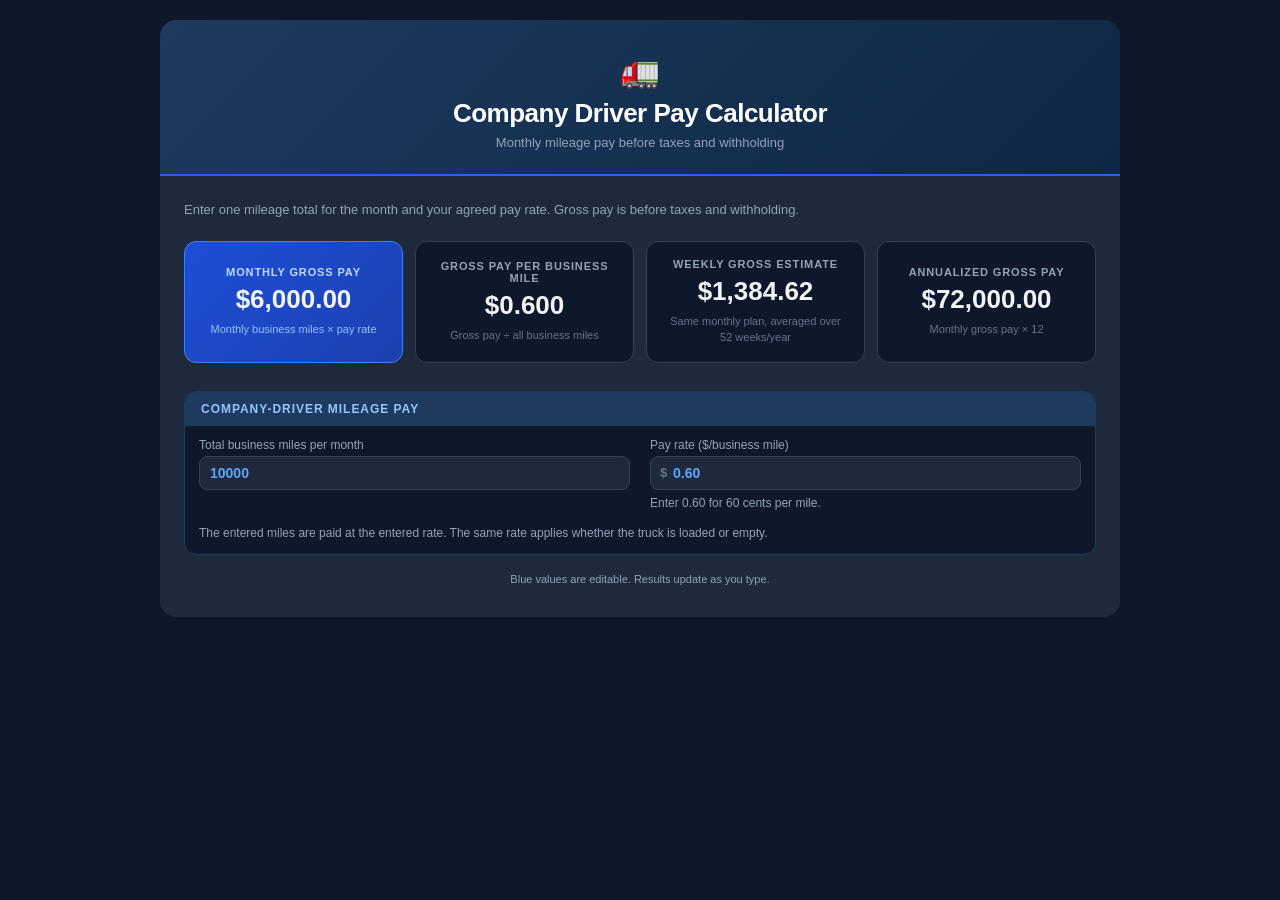
==== company-driver.html @ 572fb861 "feat: add owner-operator and company driver calculators" ====
<!DOCTYPE html>
<html lang="en">
<head>
<meta charset="UTF-8">
<meta name="viewport" content="width=device-width, initial-scale=1.0">
<link rel="icon" type="image/png" sizes="32x32" href="images/favicon-32x32.png">
<link rel="icon" type="image/png" sizes="16x16" href="images/favicon-16x16.png">
<link rel="apple-touch-icon" sizes="180x180" href="images/apple-touch-icon.png">
<link rel="icon" type="image/x-icon" href="images/favicon.ico">
<title>Company Driver Pay Calculator</title>
<link rel="stylesheet" href="style.css">
</head>
<body data-calculator="company">
<div class="app">
  <div class="header">
    <span class="truck-icon">🚛</span>
    <h1>Company Driver Pay Calculator</h1>
    <p>Monthly mileage pay before taxes and withholding</p>
  </div>

  <div class="main">
    <div id="validation-errors" class="validation-errors" role="alert" hidden></div>



    <section id="company-panel" aria-label="Company Driver Calculator">
      <p class="section-note">Enter one mileage total for the month and your agreed pay rate. Gross pay is before taxes and withholding.</p>
      <div class="results-bar">
        <div class="result-card main-result"><div class="r-label">Monthly gross pay</div><div class="r-value" id="company-monthly-pay">—</div><div class="r-sub">Monthly business miles × pay rate</div></div>
        <div class="result-card"><div class="r-label">Gross pay per business mile</div><div class="r-value" id="company-pay-per-mile">—</div><div class="r-sub">Gross pay ÷ all business miles</div></div>
        <div class="result-card"><div class="r-label">Weekly gross estimate</div><div class="r-value" id="company-weekly-pay">—</div><div class="r-sub">Same monthly plan, averaged over 52 weeks/year</div></div>
        <div class="result-card"><div class="r-label">Annualized gross pay</div><div class="r-value" id="company-annual-pay">—</div><div class="r-sub">Monthly gross pay × 12</div></div>
      </div>
      <div class="section">
        <div class="section-head">Company-driver Mileage Pay</div>
        <div class="field-list field-list-grid-2">
          <div class="field">
            <label>Total business miles per month</label>
            <div class="input-wrap"><input type="number" id="company_miles" value="10000" min="0" required class="no-prefix"></div>
          </div>
          <div class="field">
            <label>Pay rate ($/business mile)</label>
            <div class="input-wrap"><span class="prefix">$</span><input type="number" id="company_rate" value="0.60" min="0" step="0.01" required></div>
            <p class="input-help">Enter 0.60 for 60 cents per mile.</p>
          </div>
          <p class="input-help field-full">The entered miles are paid at the entered rate. The same rate applies whether the truck is loaded or empty.</p>
        </div>
      </div>
    </section>

    <div class="footer-note">Blue values are editable. Results update as you type.</div>

  </div><!-- end main -->
</div><!-- end app -->

<script defer src="js/constants.js"></script>
<script defer src="js/utils.js"></script>
<script defer src="js/inputs.js"></script>
<script defer src="js/calculations.js"></script>
<script defer src="js/renderResults.js"></script>
<script defer src="js/renderBreakdown.js"></script>
<script defer src="js/renderDeadMiles.js"></script>
<script defer src="js/main.js"></script>
</body>
</html>
---- style.css ----
*, *::before, *::after { box-sizing: border-box; margin: 0; padding: 0; }

  :root {
    --text-gray: #94a3b8;
    --background-blue: #0f172a;
    --label-muted: #64748b;
    --profit-negative: #f87171;
    --main-background: #1e293b;
  }

  body {
    font-family: 'Segoe UI', Arial, sans-serif;
    background: var(--background-blue);
    color: #e2e8f0;
    min-height: 100vh;
    padding: 20px;
  }

  .app { max-width: 960px; margin: 0 auto; }

  /* Header */
  .header {
    text-align: center;
    padding: 32px 24px 24px;
    background: linear-gradient(135deg, #1e3a5f 0%, #0f2744 100%);
    border-radius: 16px 16px 0 0;
    border-bottom: 2px solid #2563eb;
  }
  .header h1 { font-size: 26px; font-weight: 700; color: #fff; letter-spacing: -0.5px; margin-bottom: 6px; }
  .header p { font-size: 13px; color: var(--text-gray); }
  .truck-icon { font-size: 32px; margin-bottom: 8px; display: block; }

  /* Main */
  .main { background: var(--main-background); padding: 24px; border-radius: 0 0 16px 16px; }

  /* Results bar */   /* Second results row */
  .results-bar, .results-bar-2 { display: grid; grid-template-columns: 1fr 1fr 1fr 1fr; gap: 12px; margin-bottom: 28px; align-items: stretch; }
  .result-card {
    background: var(--background-blue); border-radius: 12px; padding: 16px;
    text-align: center; border: 1px solid #334155;
    display: flex; flex-direction: column; justify-content: center; align-items: center;
  }
  .result-card.main-result {
    background: linear-gradient(135deg, #1d4ed8, #1e40af);
    border-color: #3b82f6;
  }
  .result-card .r-label { font-size: 11px; font-weight: 600; text-transform: uppercase; letter-spacing: 0.08em; color: var(--text-gray); margin-bottom: 6px; }
  .result-card.main-result .r-label { color: #bfdbfe; }
  .result-card .r-value { font-size: 26px; font-weight: 700; color: #f1f5f9; line-height: 1; }
  .result-card .r-sub { font-size: 11px; color: var(--label-muted); }
  .result-card.main-result .r-sub { color: #93c5fd; }
  .result-divider {
    margin-top: 8px; padding-top: 8px;
    border-top: 1px solid #1e3a5f; width: 100%;
  }
  .r-value-sm { font-size: 18px; }
  .result-hidden { display: none; }
  .profit-positive { color: #4ade80 !important; }
  .profit-negative { color: var(--profit-negative) !important; }

  /* Input grid */
  .input-grid { display: grid; grid-template-columns: 1fr 1fr; gap: 20px; }

  @media (max-width: 640px) {
    .input-grid { grid-template-columns: 1fr; }
    .results-bar, .results-bar-2 { grid-template-columns: 1fr; }
    .col3 { grid-template-columns: 1fr 1fr !important; }
    .br-weekly, .br-monthly { display: none; }
  }
  @media (max-width: 500px) {
    .field-list[style*="grid-template-columns"],
    .col3,
    .dead-stats {
      grid-template-columns: 1fr !important;
    }
  }
  @media (max-width: 400px) {
    .col3 { grid-template-columns: 1fr !important; }
  }

  .section { background: var(--background-blue); border-radius: 12px; overflow: hidden; border: 1px solid #1e3a5f; }
  .section.full-width { grid-column: 1 / -1; }

  .section-head {
    background: #1e3a5f; padding: 10px 16px;
    font-size: 12px; font-weight: 700; text-transform: uppercase;
    letter-spacing: 0.08em; color: #93c5fd;
    display: flex; align-items: center; gap: 8px;
  }
  .section-head .ico { font-size: 14px; }

  .field-list { padding: 12px 14px; display: flex; flex-direction: column; gap: 10px; }
  .field-list-grid-2 { display: grid; grid-template-columns: 1fr 1fr; gap: 12px 20px; }
  .field-list-grid-3 { display: grid; grid-template-columns: 1fr 1fr 1fr; gap: 12px 20px; }
  .field { display: flex; flex-direction: column; gap: 4px; }
  .field-full { grid-column: 1 / -1; }
  .field label { font-size: 12px; color: var(--text-gray); font-weight: 500; }
  .label-muted { color: var(--label-muted) !important; }

  .info-icon {
    display: inline-flex;
    align-items: center;
    justify-content: center;
    width: 16px;
    height: 16px;
    border-radius: 50%;
    color: var(--text-gray);
    font-size: 14px;
    cursor: pointer;
    margin-left: 1px;
    opacity: 0.75;
    transition: opacity 0.2s;
  }

  .info-icon:hover {
    opacity: 1;
  }

  .input-wrap { position: relative; display: flex; align-items: center; }
  .input-wrap .prefix {
    position: absolute; left: 10px; font-size: 13px;
    color: var(--label-muted); pointer-events: none; font-weight: 600;
  }
  .input-wrap input {
    width: 100%; padding: 8px 10px 8px 22px;
    background: var(--main-background); border: 1px solid #334155;
    border-radius: 8px; color: #60a5fa; font-size: 14px;
    font-weight: 700; font-family: inherit; outline: none;
    transition: border-color 0.15s, box-shadow 0.15s;
  }
  .input-wrap input.no-prefix { padding-left: 10px; }
  .input-wrap input.input-with-suffix { padding-right: 28px; }
  .input-wrap input:focus { border-color: #3b82f6; box-shadow: 0 0 0 3px rgba(59,130,246,0.2); }
  .input-wrap input:hover { border-color: #475569; }
  .suffix-label {
    position: absolute; right: 10px; font-size: 13px;
    color: var(--label-muted); pointer-events: none; font-weight: 600;
  }

  /* Breakdown */
  .breakdown { margin-top: 24px; background: var(--background-blue); border-radius: 12px; border: 1px solid #1e3a5f; overflow: hidden; }
  .breakdown-head { background: #1e3a5f; padding: 10px 16px; font-size: 12px; font-weight: 700; text-transform: uppercase; letter-spacing: 0.08em; color: #93c5fd; }
  .breakdown-row { display: flex; align-items: center; padding: 10px 16px; border-bottom: 1px solid var(--main-background); gap: 12px; }
  .breakdown-row:last-child { border-bottom: none; }
  .br-label { flex: 1; font-size: 13px; color: var(--text-gray); }
  .br-bar-wrap { flex: 2; }
  .br-bar-bg { height: 6px; background: var(--main-background); border-radius: 3px; }
  .br-bar { height: 6px; border-radius: 3px; transition: width 0.4s ease; }
  .br-cpm { font-size: 13px; font-weight: 700; color: #e2e8f0; min-width: 68px; text-align: right; }
  .br-weekly, .br-monthly { font-size: 12px; color: var(--text-gray); text-align: right; white-space: nowrap; }
  .br-weekly { min-width: 78px; }
  .br-monthly { min-width: 96px; }
  .br-pct { font-size: 11px; color: #475569; min-width: 38px; text-align: right; }

  .footer-note { text-align: center; font-size: 11px; color: #475569; margin-top: 16px; padding-bottom: 4px; }

  /* Section divider label */
  .sub-section-label {
    font-size: 11px; font-weight: 700; text-transform: uppercase;
    letter-spacing: 0.07em; color: #475569; margin-top: 4px;
    padding-bottom: 4px; border-bottom: 1px solid var(--main-background);
  }
  .section-head-note {
    font-size: 11px; color: var(--label-muted); font-weight: 400;
    text-transform: none; letter-spacing: 0;
  }

  /* Dead Miles section */
  .section.dead-miles-section { border-color: #1d4ed8; }
  .section.dead-miles-section .section-head { background: linear-gradient(135deg, #1e3a5f 0%, #1e3060 100%); border-bottom: 1px solid #1d4ed8; }

  .dead-stats { display: grid; grid-template-columns: 1fr 1fr 1fr; gap: 10px; padding: 12px 14px; }
  .dead-stats-two-col { grid-template-columns: 1fr 1fr; }
  @media (max-width: 640px) { .dead-stats { grid-template-columns: 1fr 1fr; } }
  .dead-stat {
    background: var(--main-background); border-radius: 10px; padding: 10px 12px;
    border: 1px solid #334155;
  }
  .dead-stat .ds-label { font-size: 11px; color: var(--label-muted); font-weight: 600; text-transform: uppercase; letter-spacing: 0.06em; margin-bottom: 4px; }
  .dead-stat .ds-value { font-size: 18px; font-weight: 700; color: #f1f5f9; }
  .dead-stat .ds-value.ds-value-danger { color: var(--profit-negative)}
  .dead-stat .ds-sub { font-size: 11px; color: #475569; margin-top: 2px; }
  .dead-cost-monthly { margin-top: 6px; font-size: 11px; color: var(--label-muted); }

  .dead-callout {
    margin: 10px 14px 14px;
    background: #2d1515; border: 1px solid #7f1d1d;
    border-radius: 10px; padding: 10px 14px;
    font-size: 13px; color: #fca5a5;
    display: none;
  }
  .dead-callout.visible { display: block; }

  /* Target indicator */
  .target-indicator {
    display: flex; align-items: center; gap: 8px;
    background: var(--main-background); border-radius: 8px;
    padding: 6px 10px; margin-top: 6px;
  }
  .target-indicator-field {
    width: 100%; min-height: 34px;
    border: 1px solid #334155;
    padding: 8px 10px; margin-top: 0;
  }
  .target-dot {
    width: 10px; height: 10px; border-radius: 50%; flex-shrink: 0;
    background: #334155; transition: background 0.3s;
  }
  .target-dot.green { background: #4ade80; box-shadow: 0 0 6px #4ade8066; }
  .target-dot.red   { background: var(--profit-negative); box-shadow: 0 0 6px #f8717166; }
  .target-text { font-size: 12px; color: var(--text-gray); }
  [hidden] { display: none !important; }
  .section-note { margin-bottom: 20px; color: var(--text-gray); font-size: 13px; line-height: 1.6; }
  .input-help { color: var(--text-gray); font-size: 12px; line-height: 1.5; }
  .field { min-width: 0; }
  .results-bar, .results-bar-2 { grid-template-columns: repeat(4, minmax(0, 1fr)); }
  .result-card .r-value { overflow-wrap: anywhere; line-height: 1.2; }
  .result-card .r-sub { line-height: 1.5; margin-top: 6px; }
  .result-divider .r-value-sm { margin-top: 3px; }
  .inline-summary { display: grid; gap: 8px; padding-top: 8px; border-top: 1px solid #334155; }
  .inline-summary span { display: flex; justify-content: space-between; gap: 12px; color: var(--text-gray); font-size: 12px; }
  .inline-summary strong { color: #e2e8f0; white-space: nowrap; }
  .validation-errors { margin-bottom: 20px; padding: 12px 16px; border: 1px solid #f87171; border-radius: 8px; background: #451a1a; color: #fecaca; font-size: 13px; line-height: 1.6; }
  .field-error { color: #fca5a5; font-size: 12px; line-height: 1.4; }
  .input-wrap input[aria-invalid="true"] { border-color: #f87171; }
  .footer-note { line-height: 1.6; color: var(--text-gray); }
  @media (max-width: 760px) {
    .results-bar, .results-bar-2 { grid-template-columns: repeat(2, minmax(0, 1fr)); }
  }
  @media (max-width: 500px) {
    body { padding: 10px; }
    .main { padding: 14px; }
    .header { padding: 24px 16px; }
    .header h1 { font-size: 23px; }
    .field-list-grid-2 { grid-template-columns: 1fr; }
    .br-bar-wrap { display: none; }
    .breakdown-row { gap: 8px; padding: 10px; }
    .br-label { font-size: 12px; }
    .br-pct { min-width: 32px; }
    .result-card { padding: 12px 8px; }
    .result-card .r-value { font-size: 22px; }
    .result-card .r-value-sm { font-size: 17px; }
  }
  .target-text strong { color: #e2e8f0; }
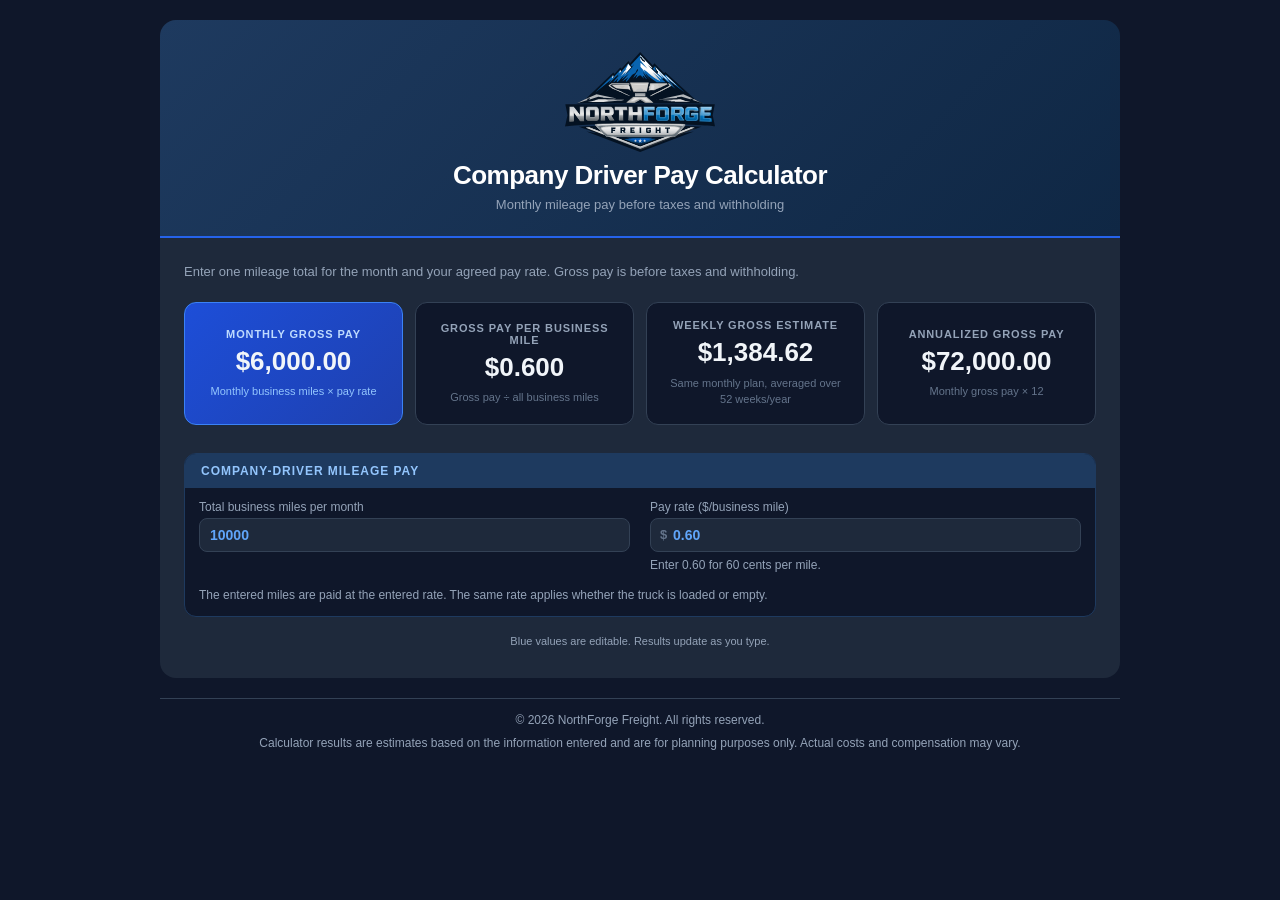
==== commit def0e60a: "feat: polish trucking calculator branding and results" ====
--- a/company-driver.html
+++ b/company-driver.html
@@ -13,7 +13,7 @@
 <body data-calculator="company">
 <div class="app">
   <div class="header">
-    <span class="truck-icon">🚛</span>
+    <img class="brand-logo" src="images/northforge-freight-logo.svg" alt="NorthForge Freight logo">
     <h1>Company Driver Pay Calculator</h1>
     <p>Monthly mileage pay before taxes and withholding</p>
   </div>
@@ -51,6 +51,10 @@
     <div class="footer-note">Blue values are editable. Results update as you type.</div>
 
   </div><!-- end main -->
+  <footer class="site-footer">
+    <p>© 2026 NorthForge Freight. All rights reserved.</p>
+    <p>Calculator results are estimates based on the information entered and are for planning purposes only. Actual costs and compensation may vary.</p>
+  </footer>
 </div><!-- end app -->
 
 <script defer src="js/constants.js"></script>
--- a/style.css
+++ b/style.css
@@ -28,7 +28,7 @@
   }
   .header h1 { font-size: 26px; font-weight: 700; color: #fff; letter-spacing: -0.5px; margin-bottom: 6px; }
   .header p { font-size: 13px; color: var(--text-gray); }
-  .truck-icon { font-size: 32px; margin-bottom: 8px; display: block; }
+  .brand-logo { display: block; width: 150px; max-width: 45vw; height: auto; margin: 0 auto 8px; }
 
   /* Main */
   .main { background: var(--main-background); padding: 24px; border-radius: 0 0 16px 16px; }
@@ -53,7 +53,8 @@
     margin-top: 8px; padding-top: 8px;
     border-top: 1px solid #1e3a5f; width: 100%;
   }
-  .r-value-sm { font-size: 18px; }
+  .result-card .r-value-sm { font-size: 18px; }
+  .dead-target-note { padding: 0 14px 12px; }
   .result-hidden { display: none; }
   .profit-positive { color: #4ade80 !important; }
   .profit-negative { color: var(--profit-negative) !important; }
@@ -140,12 +141,35 @@
   /* Breakdown */
   .breakdown { margin-top: 24px; background: var(--background-blue); border-radius: 12px; border: 1px solid #1e3a5f; overflow: hidden; }
   .breakdown-head { background: #1e3a5f; padding: 10px 16px; font-size: 12px; font-weight: 700; text-transform: uppercase; letter-spacing: 0.08em; color: #93c5fd; }
-  .breakdown-row { display: flex; align-items: center; padding: 10px 16px; border-bottom: 1px solid var(--main-background); gap: 12px; }
-  .breakdown-row:last-child { border-bottom: none; }
+  .breakdown-column-label { padding: 8px 16px 0; color: var(--text-gray); font-size: 11px; line-height: 1.2; text-align: right; }
+  .breakdown-hint { padding: 10px 16px 0; color: var(--text-gray); font-size: 12px; }
+  .breakdown-item { border-bottom: 1px solid var(--main-background); }
+  .breakdown-item:last-child { border-bottom: none; }
+  .breakdown-row { display: flex; align-items: center; width: 100%; padding: 10px 16px; border: 0; gap: 12px; background: transparent; color: inherit; font: inherit; text-align: left; cursor: pointer; }
+  .breakdown-row:focus-visible { outline: 2px solid #93c5fd; outline-offset: -2px; }
+  .breakdown-row:hover .br-label, .breakdown-row:focus-visible .br-label { color: #fff; }
+  .breakdown-primary-row { background: rgba(30, 58, 95, 0.22); }
+  .breakdown-popover { position: fixed; inset: auto; top: 12px; left: 12px; margin: 0; padding: 0; width: min(800px, calc(100vw - 24px)); max-height: calc(100dvh - 24px); overflow: hidden; border: 1px solid #3b6290; border-radius: 12px; background: #101f35; color: #e2e8f0; box-shadow: 0 16px 48px #0008; font-size: 12px; line-height: 1.5; }
+  .breakdown-popover:popover-open { display: flex; flex-direction: column; }
+  .breakdown-popover-head { display: flex; align-items: center; justify-content: space-between; gap: 16px; padding: 12px 16px; background: #1e3a5f; }
+  .breakdown-popover-head h2 { margin: 0; font-size: 15px; color: #bfdbfe; }
+  .breakdown-popover-close { flex-shrink: 0; width: 36px; height: 36px; border: 1px solid #52749c; border-radius: 6px; background: transparent; color: #e2e8f0; font-size: 24px; cursor: pointer; }
+  .breakdown-popover-close:hover { background: #294e7b; }
+  .breakdown-popover-close:focus-visible, .breakdown-table-scroll:focus-visible { outline: 2px solid #93c5fd; outline-offset: -2px; }
+  .breakdown-table-scroll { overflow: auto; min-height: 0; overscroll-behavior: contain; }
+  .breakdown-details-table { width: 100%; min-width: 640px; border-collapse: collapse; font-variant-numeric: tabular-nums; }
+  .breakdown-details-table th, .breakdown-details-table td { padding: 9px 12px; border-bottom: 1px solid #263c58; text-align: right; }
+  .breakdown-details-table th:first-child { min-width: 220px; max-width: 320px; text-align: left; }
+  .breakdown-details-table tbody th { font-weight: 400; }
+  .breakdown-details-table td { white-space: nowrap; }
+  .breakdown-details-table thead th { position: sticky; top: 0; background: #162b45; color: #93c5fd; white-space: nowrap; }
+  .breakdown-details-table small { display: block; color: var(--text-gray); font-size: 11px; }
+  .breakdown-details-table tfoot th, .breakdown-details-table tfoot td { position: sticky; bottom: 0; background: #1e3a5f; color: #fff; font-weight: 700; border-top: 2px solid #3b6290; }
+  .breakdown-popover-note { margin: 0; padding: 10px 16px; color: var(--text-gray); font-size: 11px; }
   .br-label { flex: 1; font-size: 13px; color: var(--text-gray); }
   .br-bar-wrap { flex: 2; }
-  .br-bar-bg { height: 6px; background: var(--main-background); border-radius: 3px; }
-  .br-bar { height: 6px; border-radius: 3px; transition: width 0.4s ease; }
+  .br-bar-bg { display: block; height: 6px; background: var(--main-background); border-radius: 3px; }
+  .br-bar { display: block; height: 6px; border-radius: 3px; transition: width 0.4s ease; }
   .br-cpm { font-size: 13px; font-weight: 700; color: #e2e8f0; min-width: 68px; text-align: right; }
   .br-weekly, .br-monthly { font-size: 12px; color: var(--text-gray); text-align: right; white-space: nowrap; }
   .br-weekly { min-width: 78px; }
@@ -153,6 +177,8 @@
   .br-pct { font-size: 11px; color: #475569; min-width: 38px; text-align: right; }
 
   .footer-note { text-align: center; font-size: 11px; color: #475569; margin-top: 16px; padding-bottom: 4px; }
+  .site-footer { margin: 20px auto 0; padding: 12px 16px 20px; border-top: 1px solid #334155; color: var(--text-gray); font-size: 12px; line-height: 1.6; text-align: center; }
+  .site-footer p + p { margin-top: 4px; }
 
   /* Section divider label */
   .sub-section-label {
@@ -214,6 +240,7 @@
   .input-help { color: var(--text-gray); font-size: 12px; line-height: 1.5; }
   .field { min-width: 0; }
   .results-bar, .results-bar-2 { grid-template-columns: repeat(4, minmax(0, 1fr)); }
+  .owner-results-bar { grid-template-columns: repeat(3, minmax(0, 1fr)); }
   .result-card .r-value { overflow-wrap: anywhere; line-height: 1.2; }
   .result-card .r-sub { line-height: 1.5; margin-top: 6px; }
   .result-divider .r-value-sm { margin-top: 3px; }
@@ -221,11 +248,15 @@
   .inline-summary span { display: flex; justify-content: space-between; gap: 12px; color: var(--text-gray); font-size: 12px; }
   .inline-summary strong { color: #e2e8f0; white-space: nowrap; }
   .validation-errors { margin-bottom: 20px; padding: 12px 16px; border: 1px solid #f87171; border-radius: 8px; background: #451a1a; color: #fecaca; font-size: 13px; line-height: 1.6; }
+  .input-conflict-warning { padding: 10px 12px; border: 1px solid #f87171; border-radius: 8px; background: #451a1a; color: #fecaca; font-size: 12px; line-height: 1.5; }
   .field-error { color: #fca5a5; font-size: 12px; line-height: 1.4; }
   .input-wrap input[aria-invalid="true"] { border-color: #f87171; }
   .footer-note { line-height: 1.6; color: var(--text-gray); }
   @media (max-width: 760px) {
     .results-bar, .results-bar-2 { grid-template-columns: repeat(2, minmax(0, 1fr)); }
+  }
+  @media (max-width: 640px) {
+    .owner-results-bar { grid-template-columns: 1fr; }
   }
   @media (max-width: 500px) {
     body { padding: 10px; }
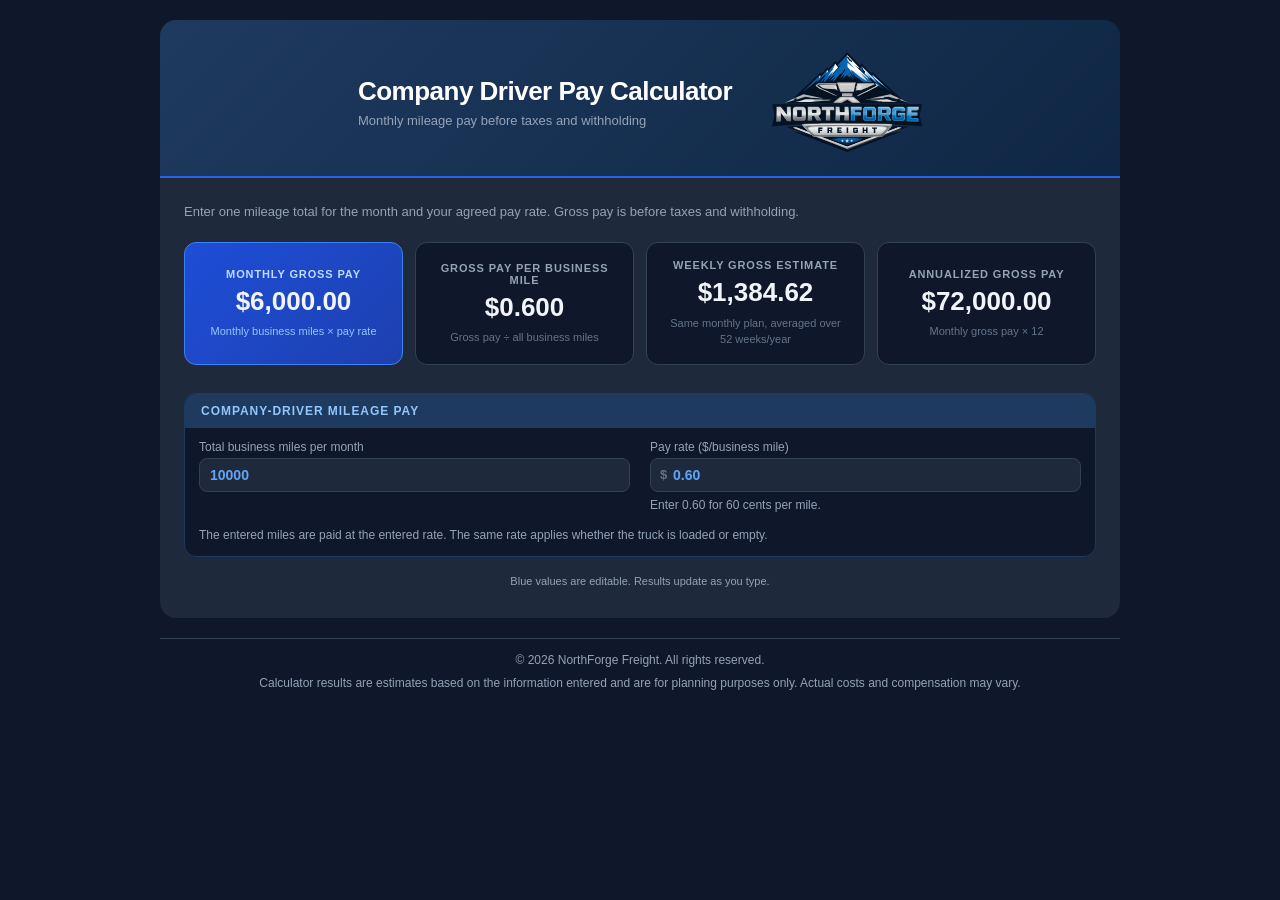
==== commit 12b76dd8: "style: align calculator headers" ====
--- a/company-driver.html
+++ b/company-driver.html
@@ -12,10 +12,14 @@
 </head>
 <body data-calculator="company">
 <div class="app">
-  <div class="header">
-    <img class="brand-logo" src="images/northforge-freight-logo.svg" alt="NorthForge Freight logo">
-    <h1>Company Driver Pay Calculator</h1>
-    <p>Monthly mileage pay before taxes and withholding</p>
+  <div class="header calculator-header">
+    <div class="calculator-header-content">
+      <div class="calculator-header-copy">
+        <h1>Company Driver Pay Calculator</h1>
+        <p>Monthly mileage pay before taxes and withholding</p>
+      </div>
+      <img class="brand-logo" src="images/northforge-freight-logo.svg" alt="NorthForge Freight logo">
+    </div>
   </div>
 
   <div class="main">
--- a/style.css
+++ b/style.css
@@ -29,6 +29,17 @@
   .header h1 { font-size: 26px; font-weight: 700; color: #fff; letter-spacing: -0.5px; margin-bottom: 6px; }
   .header p { font-size: 13px; color: var(--text-gray); }
   .brand-logo { display: block; width: 150px; max-width: 45vw; height: auto; margin: 0 auto 8px; }
+
+  /* Keep calculator titles and the brand together, with the logo on the right. */
+  .calculator-header-content {
+    display: flex;
+    align-items: center;
+    justify-content: center;
+    gap: clamp(16px, 4vw, 40px);
+    max-width: 100%;
+  }
+  .calculator-header-copy { min-width: 0; text-align: left; }
+  .calculator-header .brand-logo { flex: 0 0 auto; width: 150px; max-width: 28vw; margin: 0; }
 
   /* Main */
   .main { background: var(--main-background); padding: 24px; border-radius: 0 0 16px 16px; }
@@ -263,6 +274,10 @@
     .main { padding: 14px; }
     .header { padding: 24px 16px; }
     .header h1 { font-size: 23px; }
+    .calculator-header-content { gap: 14px; }
+    .calculator-header .brand-logo { width: 100px; max-width: 30vw; }
+    .calculator-header h1 { font-size: 19px; }
+    .calculator-header p { font-size: 12px; }
     .field-list-grid-2 { grid-template-columns: 1fr; }
     .br-bar-wrap { display: none; }
     .breakdown-row { gap: 8px; padding: 10px; }
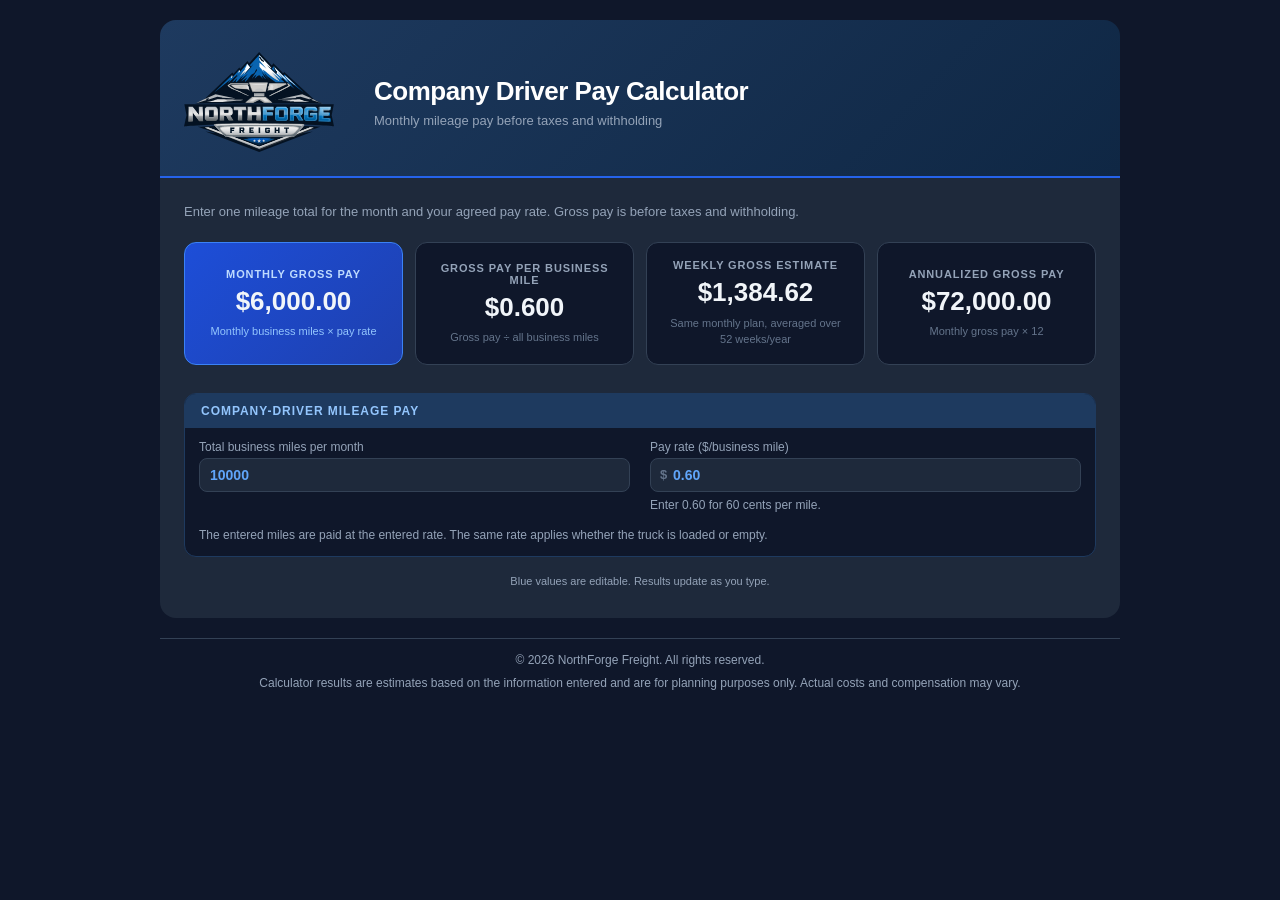
==== commit 8039fbd5: "style: move calculator logos to the left" ====
--- a/company-driver.html
+++ b/company-driver.html
@@ -14,11 +14,11 @@
 <div class="app">
   <div class="header calculator-header">
     <div class="calculator-header-content">
+      <img class="brand-logo" src="images/northforge-freight-logo.svg" alt="NorthForge Freight logo">
       <div class="calculator-header-copy">
         <h1>Company Driver Pay Calculator</h1>
         <p>Monthly mileage pay before taxes and withholding</p>
       </div>
-      <img class="brand-logo" src="images/northforge-freight-logo.svg" alt="NorthForge Freight logo">
     </div>
   </div>
 
--- a/style.css
+++ b/style.css
@@ -30,11 +30,11 @@
   .header p { font-size: 13px; color: var(--text-gray); }
   .brand-logo { display: block; width: 150px; max-width: 45vw; height: auto; margin: 0 auto 8px; }
 
-  /* Keep calculator titles and the brand together, with the logo on the right. */
+  /* Keep the calculator logo and title together, with the logo on the left. */
   .calculator-header-content {
     display: flex;
     align-items: center;
-    justify-content: center;
+    justify-content: flex-start;
     gap: clamp(16px, 4vw, 40px);
     max-width: 100%;
   }
